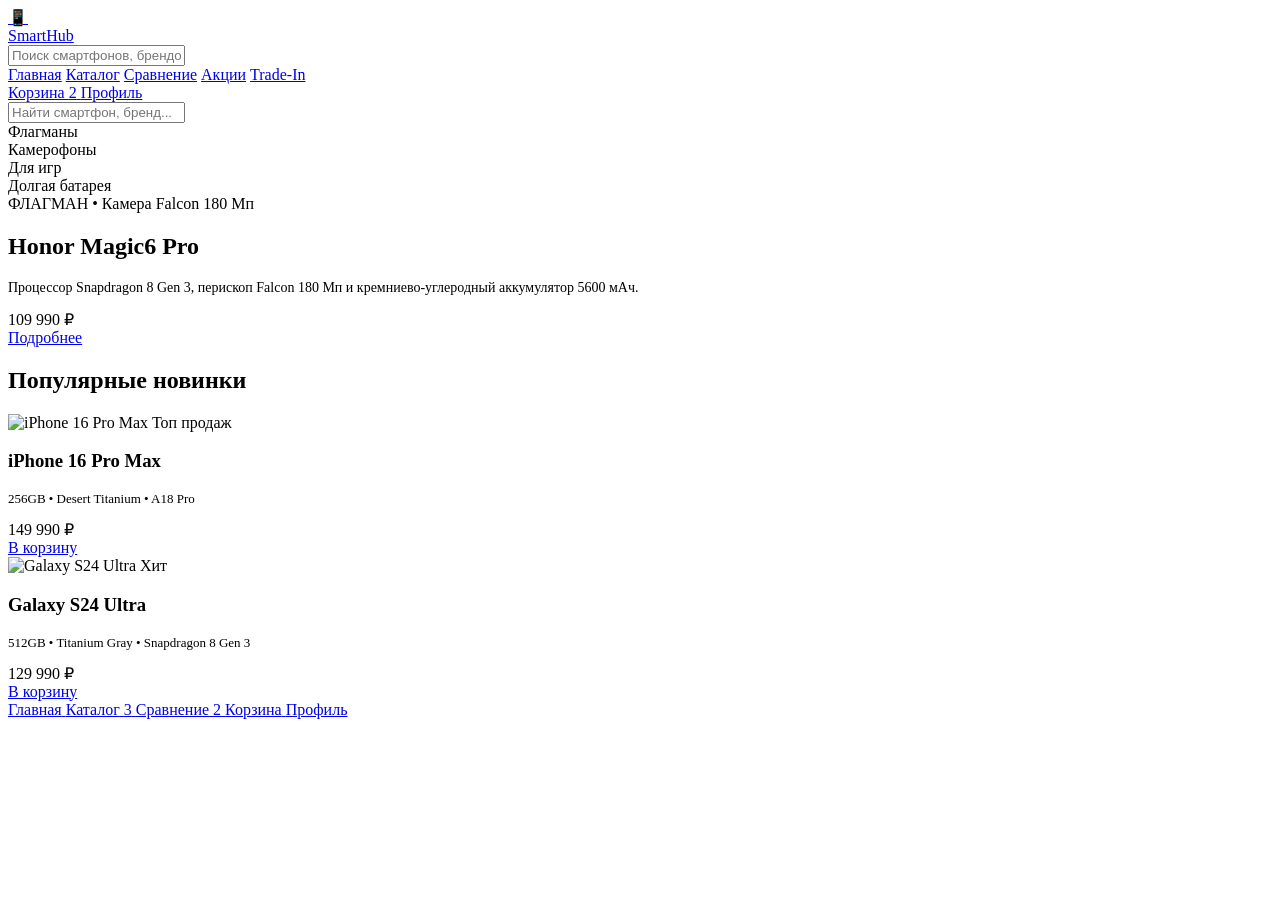
==== index.html @ dd04ef8c "Add files via upload" ====
<!DOCTYPE html>
<html lang="ru">
<head>
  <meta charset="UTF-8">
  <meta name="viewport" content="width=device-width, initial-scale=1.0, maximum-scale=1.0, user-scalable=no">
  <title>SmartHub — Магазин смартфонов</title>
  <link rel="stylesheet" href="css/reset.css">
  <link rel="stylesheet" href="css/style.css">
</head>
<body>

  <header class="header">
    <div class="container header__inner">
      <a href="index.html" class="logo">
        <div class="logo__icon">📱</div>
        <span>SmartHub</span>
      </a>

      <div class="search-bar desktop-only">
        <input type="text" placeholder="Поиск смартфонов, брендов...">
      </div>

      <nav class="desktop-nav desktop-only">
        <a href="index.html">Главная</a>
        <a href="catalog.html">Каталог</a>
        <a href="catalog.html">Сравнение</a>
        <a href="#">Акции</a>
        <a href="#">Trade-In</a>
      </nav>

      <div class="header__actions desktop-only">
        <a href="catalog.html" class="mobile-nav__item">
          Корзина <span class="badge">2</span>
        </a>
        <a href="product.html" class="mobile-nav__item">Профиль</a>
      </div>
    </div>
  </header>

  <main class="container">
    <div class="search-bar mobile-only">
      <input type="text" placeholder="Найти смартфон, бренд...">
    </div>

    <div class="filters-chip-group">
      <div class="chip chip--active">Флагманы</div>
      <div class="chip">Камерофоны</div>
      <div class="chip">Для игр</div>
      <div class="chip">Долгая батарея</div>
    </div>

    <section class="hero-banner">
      <span class="hero-banner__tag">ФЛАГМАН • Камера Falcon 180 Мп</span>
      <h2>Honor Magic6 Pro</h2>
      <p style="color: var(--text-secondary); font-size: 0.875rem;">Процессор Snapdragon 8 Gen 3, перископ Falcon 180 Мп и кремниево-углеродный аккумулятор 5600 мАч.</p>
      <div class="hero-banner__price">109 990 ₽</div>
      <a href="product.html" class="btn btn--primary" style="width: auto;">Подробнее</a>
    </section>

    <section class="section">
      <h2 class="section__title">Популярные новинки</h2>
      <div class="product-grid">
        
        <article class="product-card">
          <img src="assets/iphone16promax.jpg" alt="iPhone 16 Pro Max" class="product-card__img">
          <span class="hero-banner__tag">Топ продаж</span>
          <h3 class="product-card__title">iPhone 16 Pro Max</h3>
          <p style="font-size: 0.8125rem; color: var(--text-secondary);">256GB • Desert Titanium • A18 Pro</p>
          <div class="product-card__price">149 990 ₽</div>
          <a href="product.html" class="btn btn--primary">В корзину</a>
        </article>

        <article class="product-card">
          <img src="assets/s24ultra.jpg" alt="Galaxy S24 Ultra" class="product-card__img">
          <span class="hero-banner__tag">Хит</span>
          <h3 class="product-card__title">Galaxy S24 Ultra</h3>
          <p style="font-size: 0.8125rem; color: var(--text-secondary);">512GB • Titanium Gray • Snapdragon 8 Gen 3</p>
          <div class="product-card__price">129 990 ₽</div>
          <a href="product.html" class="btn btn--primary">В корзину</a>
        </article>

      </div>
    </section>
  </main>

  <nav class="mobile-nav">
    <a href="index.html" class="mobile-nav__item mobile-nav__item--active">
      <span>Главная</span>
    </a>
    <a href="catalog.html" class="mobile-nav__item">
      <span>Каталог</span>
    </a>
    <a href="catalog.html" class="mobile-nav__item">
      <span class="badge">3</span>
      <span>Сравнение</span>
    </a>
    <a href="catalog.html" class="mobile-nav__item">
      <span class="badge">2</span>
      <span>Корзина</span>
    </a>
    <a href="product.html" class="mobile-nav__item">
      <span>Профиль</span>
    </a>
  </nav>

  <script src="js/app.js"></script>
</body>
</html>
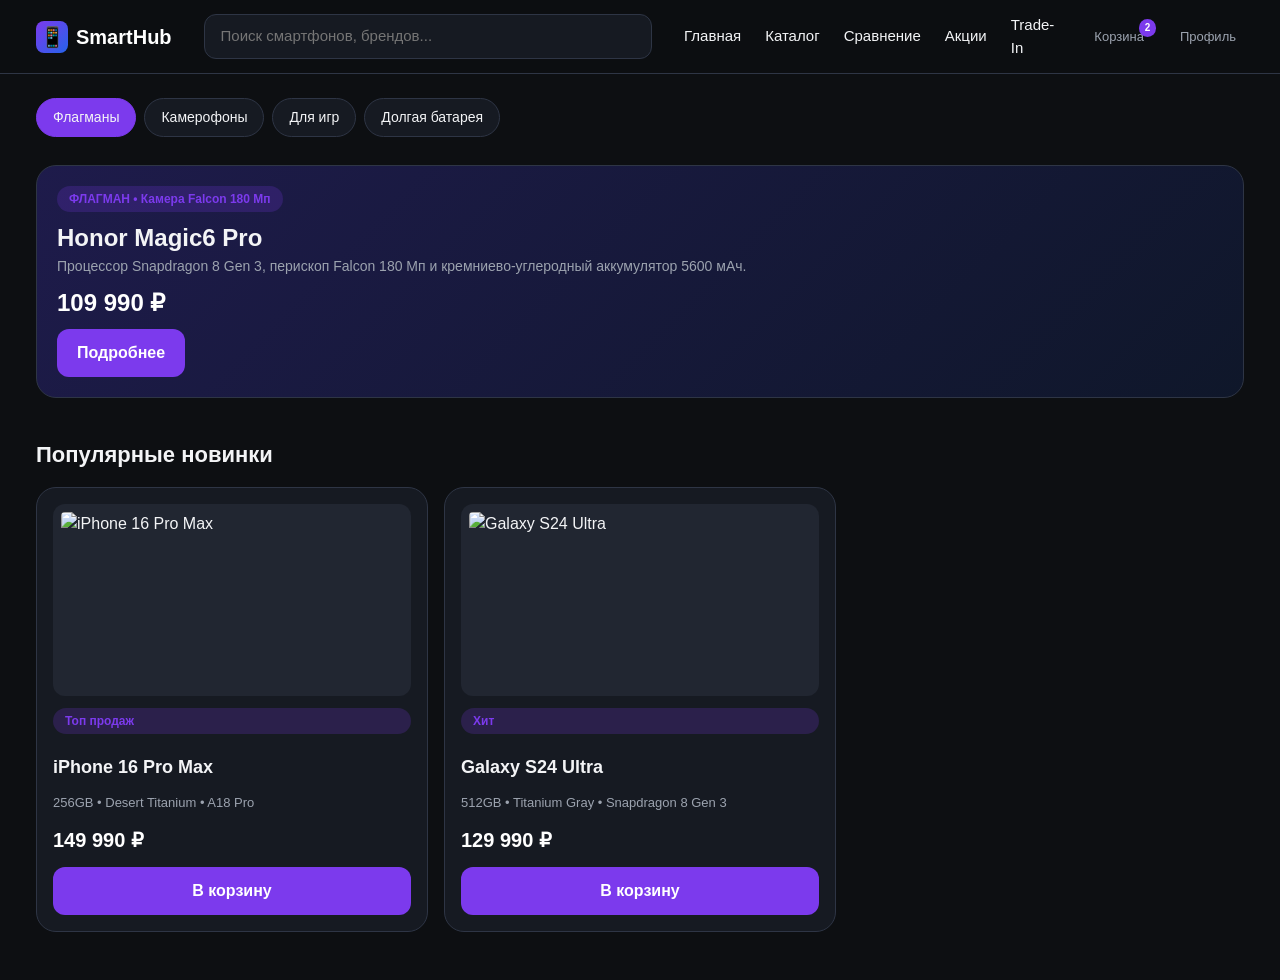
==== commit 039f4e26: "Update index.html" ====
--- a/index.html
+++ b/index.html
@@ -4,8 +4,8 @@
   <meta charset="UTF-8">
   <meta name="viewport" content="width=device-width, initial-scale=1.0, maximum-scale=1.0, user-scalable=no">
   <title>SmartHub — Магазин смартфонов</title>
-  <link rel="stylesheet" href="css/reset.css">
-  <link rel="stylesheet" href="css/style.css">
+  <link rel="stylesheet" href="reset.css">
+  <link rel="stylesheet" href="style.css">
 </head>
 <body>
 
@@ -105,4 +105,4 @@
 
   <script src="js/app.js"></script>
 </body>
-</html>+</html>
--- a/style.css
+++ b/style.css
@@ -0,0 +1,353 @@
+:root {
+  --bg-main: #0d0f12;
+  --bg-card: #161a22;
+  --bg-element: #212631;
+  --accent-purple: #7c3aed;
+  --accent-blue: #2563eb;
+  --accent-green: #10b981;
+  --text-primary: #f3f4f6;
+  --text-secondary: #9ca3af;
+  --border-color: #2e3545;
+  --radius-sm: 0.5rem;
+  --radius-md: 0.75rem;
+  --radius-lg: 1.25rem;
+}
+
+.container {
+  width: 100%;
+  padding-left: 1rem;
+  padding-right: 1rem;
+  margin: 0 auto;
+}
+
+main.container {
+  padding-top: 1.5rem;
+  padding-bottom: 5.5rem;
+}
+
+.desktop-only {
+  display: none !important;
+}
+
+.mobile-only {
+  display: flex !important;
+}
+
+.header {
+  position: sticky;
+  top: 0;
+  z-index: 100;
+  background-color: rgba(13, 15, 18, 0.9);
+  backdrop-filter: blur(10px);
+  border-bottom: 1px solid var(--border-color);
+  padding: 0.875rem 0;
+}
+
+.header__inner {
+  display: flex;
+  align-items: center;
+  justify-content: space-between;
+}
+
+.logo {
+  display: flex;
+  align-items: center;
+  gap: 0.5rem;
+  font-weight: 700;
+  font-size: 1.25rem;
+  color: #fff;
+}
+
+.logo__icon {
+  width: 2rem;
+  height: 2rem;
+  background: linear-gradient(135deg, var(--accent-purple), var(--accent-blue));
+  border-radius: var(--radius-sm);
+  display: flex;
+  align-items: center;
+  justify-content: center;
+}
+
+.header__actions {
+  display: flex;
+  align-items: center;
+  gap: 1.25rem;
+}
+
+.search-bar {
+  display: flex;
+  align-items: center;
+  background-color: var(--bg-card);
+  border: 1px solid var(--border-color);
+  border-radius: var(--radius-md);
+  padding: 0.625rem 1rem;
+  width: 100%;
+}
+
+.search-bar.mobile-only {
+  margin-bottom: 1.25rem;
+}
+
+.search-bar input {
+  width: 100%;
+  font-size: 0.9375rem;
+}
+
+.mobile-nav {
+  position: fixed;
+  bottom: 0;
+  left: 0;
+  right: 0;
+  background-color: var(--bg-card);
+  border-top: 1px solid var(--border-color);
+  display: flex;
+  justify-content: space-around;
+  padding: 0.625rem 0;
+  z-index: 1000;
+}
+
+.mobile-nav__item {
+  display: flex;
+  align-items: center;
+  justify-content: center;
+  font-size: 0.8125rem;
+  font-weight: 500;
+  color: var(--text-secondary);
+  position: relative;
+  padding: 0.25rem 0.5rem;
+}
+
+.mobile-nav__item--active {
+  color: var(--accent-purple);
+  font-weight: 700;
+}
+
+.badge {
+  position: absolute;
+  top: -0.25rem;
+  right: -0.25rem;
+  background-color: var(--accent-purple);
+  color: #fff;
+  font-size: 0.625rem;
+  padding: 0.1rem 0.35rem;
+  border-radius: 999px;
+  font-weight: 700;
+}
+
+.section {
+  padding: 1rem 0;
+}
+
+.section__title {
+  font-size: 1.375rem;
+  font-weight: 700;
+  margin-bottom: 1rem;
+}
+
+.hero-banner {
+  background: linear-gradient(135deg, #1e1b4b, #0f172a);
+  border: 1px solid var(--border-color);
+  border-radius: var(--radius-lg);
+  padding: 1.25rem;
+  margin-bottom: 1.5rem;
+  position: relative;
+  overflow: hidden;
+}
+
+.hero-banner__tag {
+  display: inline-block;
+  background-color: rgba(124, 58, 237, 0.2);
+  color: var(--accent-purple);
+  padding: 0.25rem 0.75rem;
+  border-radius: 999px;
+  font-size: 0.75rem;
+  font-weight: 600;
+  margin-bottom: 0.5rem;
+}
+
+.hero-banner__price {
+  font-size: 1.5rem;
+  font-weight: 800;
+  color: #fff;
+  margin: 0.5rem 0;
+}
+
+.product-grid {
+  display: flex;
+  flex-direction: column;
+  gap: 1rem;
+}
+
+.product-card {
+  background-color: var(--bg-card);
+  border: 1px solid var(--border-color);
+  border-radius: var(--radius-lg);
+  padding: 1rem;
+  display: flex;
+  flex-direction: column;
+  gap: 0.75rem;
+  position: relative;
+}
+
+.product-card__img {
+  width: 100%;
+  height: 12rem;
+  object-fit: contain;
+  background-color: var(--bg-element);
+  border-radius: var(--radius-md);
+  padding: 0.5rem;
+}
+
+.product-card__title {
+  font-size: 1.125rem;
+  font-weight: 700;
+}
+
+.product-card__price {
+  font-size: 1.25rem;
+  font-weight: 800;
+  color: #fff;
+}
+
+.btn {
+  display: inline-flex;
+  align-items: center;
+  justify-content: center;
+  gap: 0.5rem;
+  padding: 0.75rem 1.25rem;
+  border-radius: var(--radius-md);
+  font-weight: 600;
+  cursor: pointer;
+  transition: background-color 0.2s ease;
+  width: 100%;
+}
+
+.btn--primary {
+  background-color: var(--accent-purple);
+  color: #fff;
+}
+
+.btn--primary:hover {
+  background-color: #6d28d9;
+}
+
+.filters-chip-group {
+  display: flex;
+  gap: 0.5rem;
+  overflow-x: auto;
+  padding-bottom: 0.5rem;
+  margin-bottom: 1.25rem;
+}
+
+.chip {
+  background-color: var(--bg-card);
+  border: 1px solid var(--border-color);
+  padding: 0.5rem 1rem;
+  border-radius: 999px;
+  white-space: nowrap;
+  font-size: 0.875rem;
+  color: var(--text-primary);
+}
+
+.chip--active {
+  background-color: var(--accent-purple);
+  border-color: var(--accent-purple);
+}
+
+.catalog-layout {
+  display: flex;
+  flex-direction: column;
+  gap: 1.5rem; 
+}
+
+.filter-sidebar {
+  background-color: var(--bg-card);
+  border: 1px solid var(--border-color);
+  border-radius: var(--radius-lg);
+  padding: 1.25rem;
+}
+
+.product-detail-layout {
+  display: flex;
+  flex-direction: column;
+  gap: 1.5rem;
+}
+
+.product-detail__media {
+  background-color: var(--bg-card);
+  border: 1px solid var(--border-color);
+  border-radius: var(--radius-lg);
+  padding: 1rem;
+  display: flex;
+  justify-content: center;
+  align-items: center;
+}
+
+.product-detail__media img {
+  max-width: 100%;
+  max-height: 20rem;
+  object-fit: contain;
+}
+
+@media (min-width: 768px) {
+  .container {
+    max-width: 720px;
+  }
+
+  .product-grid {
+    display: grid;
+    grid-template-columns: repeat(2, 1fr);
+  }
+}
+
+@media (min-width: 1280px) {
+  .container {
+    max-width: 1240px;
+  }
+
+  main.container {
+    padding-bottom: 2rem;
+  }
+
+  .mobile-nav,
+  .mobile-only {
+    display: none !important;
+  }
+
+  .desktop-only {
+    display: flex !important;
+  }
+
+  .header__inner {
+    gap: 2rem;
+  }
+
+  .search-bar {
+    max-width: 32rem;
+  }
+
+  .desktop-nav {
+    display: flex;
+    align-items: center;
+    gap: 1.5rem;
+    font-weight: 500;
+    font-size: 0.9375rem;
+  }
+
+  .catalog-layout {
+    display: grid;
+    grid-template-columns: 18rem 1fr;
+    gap: 2rem;
+    align-items: start;
+  }
+
+  .product-grid {
+    grid-template-columns: repeat(3, 1fr);
+  }
+
+  .product-detail-layout {
+    display: grid;
+    grid-template-columns: 1fr 1fr;
+    gap: 3rem;
+  }
+}
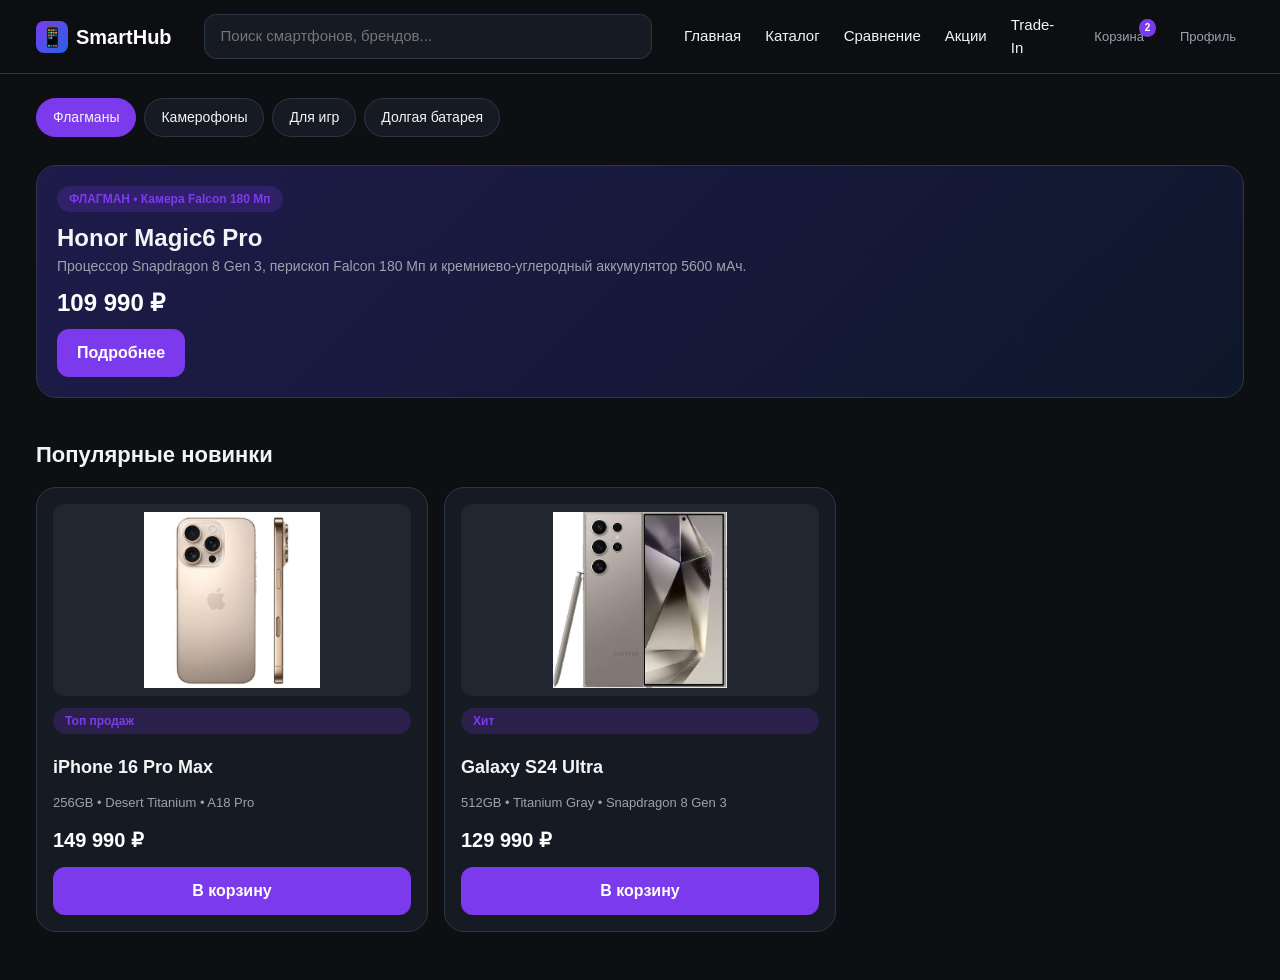
==== commit 7dbc5e89: "Update index.html" ====
--- a/index.html
+++ b/index.html
@@ -62,7 +62,7 @@
       <div class="product-grid">
         
         <article class="product-card">
-          <img src="assets/iphone16promax.jpg" alt="iPhone 16 Pro Max" class="product-card__img">
+          <img src="iphone16promax.jpg" alt="iPhone 16 Pro Max" class="product-card__img">
           <span class="hero-banner__tag">Топ продаж</span>
           <h3 class="product-card__title">iPhone 16 Pro Max</h3>
           <p style="font-size: 0.8125rem; color: var(--text-secondary);">256GB • Desert Titanium • A18 Pro</p>
@@ -71,7 +71,7 @@
         </article>
 
         <article class="product-card">
-          <img src="assets/s24ultra.jpg" alt="Galaxy S24 Ultra" class="product-card__img">
+          <img src="s24ultra.jpg" alt="Galaxy S24 Ultra" class="product-card__img">
           <span class="hero-banner__tag">Хит</span>
           <h3 class="product-card__title">Galaxy S24 Ultra</h3>
           <p style="font-size: 0.8125rem; color: var(--text-secondary);">512GB • Titanium Gray • Snapdragon 8 Gen 3</p>
@@ -103,6 +103,6 @@
     </a>
   </nav>
 
-  <script src="js/app.js"></script>
+  <script src="app.js"></script>
 </body>
 </html>
